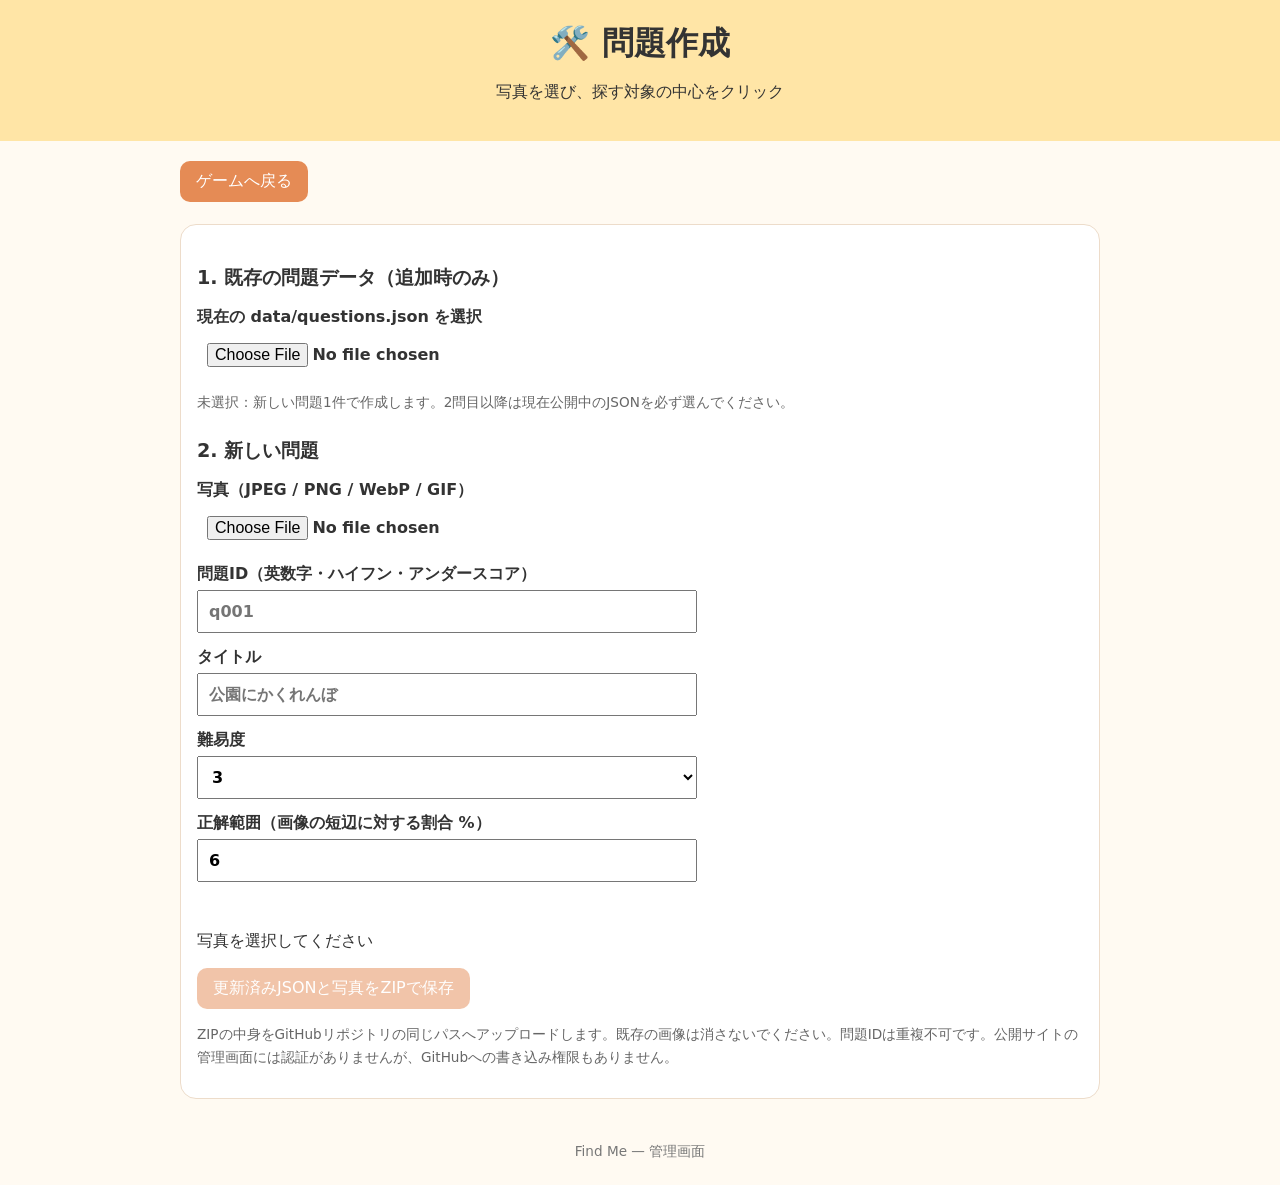
==== admin.html @ 914d0b94 "202610141913" ====
<!DOCTYPE html>
<html lang="ja">
 <head>
  <meta charset="utf-8"/>
  <meta content="width=device-width,initial-scale=1" name="viewport"/>
  <title>
   問題作成
  </title>
  <link href="css/style.css" rel="stylesheet"/>
 </head>
 <body>
  <header>
   <h1>
    🛠️ 問題作成
   </h1>
   <p>
    写真を選び、探す対象の中心をクリック
   </p>
  </header>
  <main>
   <nav>
    <a href="index.html">
     ゲームへ戻る
    </a>
   </nav>
   <section class="panel">
    <h2>
     1. 既存の問題データ（追加時のみ）
    </h2>
    <label>
     現在の data/questions.json を選択
     <input accept=".json,application/json" id="existing" type="file"/>
    </label>
    <p class="small" id="existingStatus">
     未選択：新しい問題1件で作成します。2問目以降は現在公開中のJSONを必ず選んでください。
    </p>
    <h2>
     2. 新しい問題
    </h2>
    <label>
     写真（JPEG / PNG / WebP / GIF）
     <input accept="image/jpeg,image/png,image/webp,image/gif" id="file" type="file"/>
    </label>
    <label>
     問題ID（英数字・ハイフン・アンダースコア）
     <input id="id" placeholder="q001"/>
    </label>
    <label>
     タイトル
     <input id="title" placeholder="公園にかくれんぼ"/>
    </label>
    <label>
     難易度
     <select id="difficulty">
      <option>
       1
      </option>
      <option>
       2
      </option>
      <option selected="">
       3
      </option>
      <option>
       4
      </option>
      <option>
       5
      </option>
     </select>
    </label>
    <label>
     正解範囲（画像の短辺に対する割合 %）
     <input id="radius" max="30" min="1" type="number" value="6"/>
    </label>
    <div class="photo" id="editor">
     <img alt="写真プレビュー" hidden="" id="preview"/>
     <div hidden="" id="marker">
     </div>
    </div>
    <p id="coords">
     写真を選択してください
    </p>
    <button disabled="" id="download">
     更新済みJSONと写真をZIPで保存
    </button>
    <p class="small">
     ZIPの中身をGitHubリポジトリの同じパスへアップロードします。既存の画像は消さないでください。問題IDは重複不可です。公開サイトの管理画面には認証がありませんが、GitHubへの書き込み権限もありません。
    </p>
   </section>
  </main>
  <footer>
   Find Me — 管理画面
  </footer>
  <script src="js/admin.js">
  </script>
 </body>
</html>
---- css/style.css ----
* {
    box-sizing:border-box
}

body {
    margin:0;
    background:#fffaf2;
    color:#333;
    font-family:system-ui,'Noto Sans JP',sans-serif
}

header {
    text-align:center;
    background:#ffe5a6;
    padding:22px 12px
}

h1 {
    margin:0 0 8px
}

main {
    max-width:960px;
    margin:auto;
    padding:20px
}

nav {
    display:flex;
    gap:12px;
    margin-bottom:22px
}

a,button {
    border:0;
    border-radius:10px;
    background:#e58b55;
    color:white;
    padding:10px 16px;
    text-decoration:none;
    cursor:pointer;
    font:inherit
}

button:disabled {
    opacity:.5;
    cursor:not-allowed
}

.cards {
    display:grid;
    grid-template-columns:repeat(auto-fit,minmax(220px,1fr));
    gap:16px
}

.card,.panel {
    background:white;
    border:1px solid #eddcca;
    border-radius:16px;
    padding:16px
}

.card img {
    width:100%;
    aspect-ratio:4/3;
    object-fit:cover;
    border-radius:10px
}

.card button {
    margin-top:8px
}

.photo {
    position:relative;
    display:inline-block;
    max-width:100%;
    line-height:0;
    overflow:hidden;
    border-radius:12px;
    background:#eee;
    touch-action:manipulation
}

.photo img {
    display:block;
    max-width:100%;
    height:auto
}

.photo #answerMark,.photo #marker {
    position:absolute;
    transform:translate(-50%,-50%);
    border:3px solid #f33;
    background:#ff33332b;
    border-radius:50%;
    pointer-events:none
}

.photo #answerMark[hidden],.photo #marker[hidden] {
    display:none
}

label {
    display:block;
    margin:14px 0;
    font-weight:600
}

label input,label select {
    display:block;
    margin-top:5px;
    padding:10px;
    width:100%;
    max-width:500px;
    font:inherit
}

.small {
    font-size:.85rem;
    color:#666;
    line-height:1.7
}

#message {
    font-weight:700
}

#play button {
    margin:6px
}

footer {
    text-align:center;
    padding:24px;
    color:#777;
    font-size:.85rem
}

h2 {
    font-size:1.2rem;
    margin-top:24px
}

.photo {
    vertical-align:top
}

.photo img {
    user-select:none;
    -webkit-user-drag:none
}

#editor {
    cursor:crosshair
}

#photo {
    cursor:crosshair
}

button:hover,a:hover {
    filter:brightness(.94)
}

button:focus-visible,a:focus-visible,input:focus-visible {
    outline:3px solid #355ca8;
    outline-offset:2px
}

@media(max-width:600px) {
    main {
        padding:14px
    }
    .cards {
        grid-template-columns:repeat(2,minmax(0,1fr));
        gap:10px
    }
    .card {
        padding:10px
    }
    .card h3 {
        font-size:1rem
    }
    .card button {
        padding:8px
    }
}

/* Game photo zoom (admin editor is unchanged) */
#photo {
    display:block;
    width:100%;
    max-width:100%;
    overflow:hidden;
    touch-action:none;
    cursor:grab;
    aspect-ratio:4/3
}

#photo.dragging {
    cursor:grabbing
}

#photoLayer {
    position:absolute;
    left:0;
    top:0;
    width:100%;
    height:100%;
    transform-origin:0 0;
    will-change:transform
}

#photoimg {
    display:block;
    width:100%;
    height:100%;
    max-width:none;
    object-fit:fill;
    pointer-events:none
}

#photo #answerMark {
    z-index:2
}

.zoom-controls {
    display:flex;
    align-items:center;
    gap:8px;
    margin:10px 0;
    flex-wrap:wrap
}

.zoom-controls button {
    min-width:46px
}

#zoomLevel {
    min-width:55px;
    text-align:center;
    font-weight:700
}

/* Prevent native browser image dragging and selection */
#photo, #photoLayer, #photoimg, #answerMark {
    -webkit-user-select:none;
    user-select:none;
    -webkit-user-drag:none;
}

#photo, #photoLayer {
    touch-action:none;
}

#photoLayer, #photoimg {
    pointer-events:none;
}

#photo {
    -webkit-touch-callout:none;
}

/* 非表示指定を確実に反映 */
[hidden] {
    display: none !important;
}

/* 問題一覧を小さなカードに */
.cards {
    display: grid;
    grid-template-columns: repeat(3, minmax(0, 1fr));
    gap: 14px;
}

.card {
    padding: 10px;
}

.card img {
    width: 100%;
    aspect-ratio: 4 / 3;
    object-fit: cover;
}

.card h3 {
    font-size: 14px;
    margin: 8px 0;
}

.card button {
    padding: 7px 12px;
    font-size: 13px;
}

/* スマホ */
@media (max-width: 600px) {
    .cards {
        grid-template-columns: repeat(2, minmax(0, 1fr));
    }
}
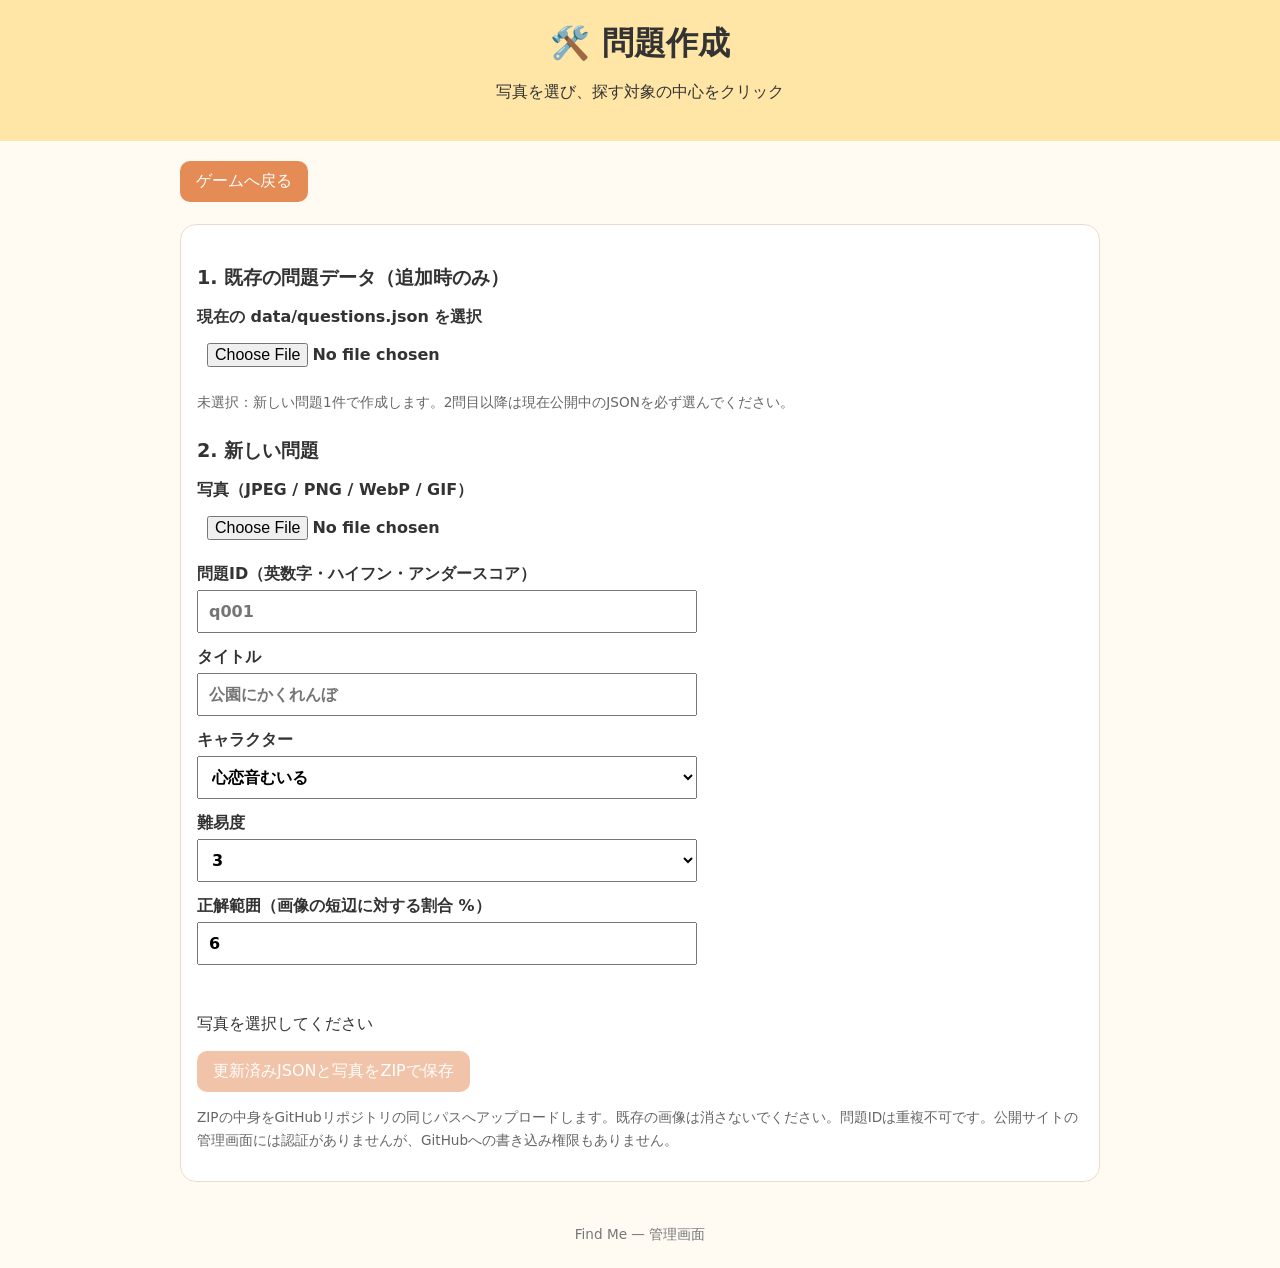
==== commit eea78fd9: "202610141948" ====
--- a/admin.html
+++ b/admin.html
@@ -50,6 +50,12 @@
      <input id="title" placeholder="公園にかくれんぼ"/>
     </label>
     <label>
+     キャラクター
+     <select id="category" required>
+      <option value="">読み込み中…</option>
+     </select>
+    </label>
+    <label>
      難易度
      <select id="difficulty">
       <option>
--- a/css/style.css
+++ b/css/style.css
@@ -300,3 +300,36 @@
         grid-template-columns: repeat(2, minmax(0, 1fr));
     }
 }
+
+/* キャラクター選択画面 */
+.category-grid {
+    display: grid;
+    grid-template-columns: repeat(3, minmax(0, 1fr));
+    gap: 16px;
+}
+
+.category-card {
+    display: flex;
+    flex-direction: column;
+    align-items: center;
+    justify-content: center;
+    gap: 12px;
+    min-height: 175px;
+    padding: 18px 10px;
+    border: 1px solid #eddcca;
+    border-radius: 16px;
+    background: white;
+    color: #333;
+    text-align: center;
+}
+
+.category-card:hover { background: #fff2dc; }
+.category-symbol { font-size: 42px; }
+.category-count { font-size: 13px; color: #777; }
+.page-nav:has(> button:not([hidden])) { margin-bottom: 16px; }
+.page-nav:has(> button[hidden]:first-child):has(> button[hidden]:last-child) { display: none; }
+
+@media (max-width: 600px) {
+    .category-grid { grid-template-columns: repeat(2, minmax(0, 1fr)); }
+    .category-card { min-height: 150px; }
+}
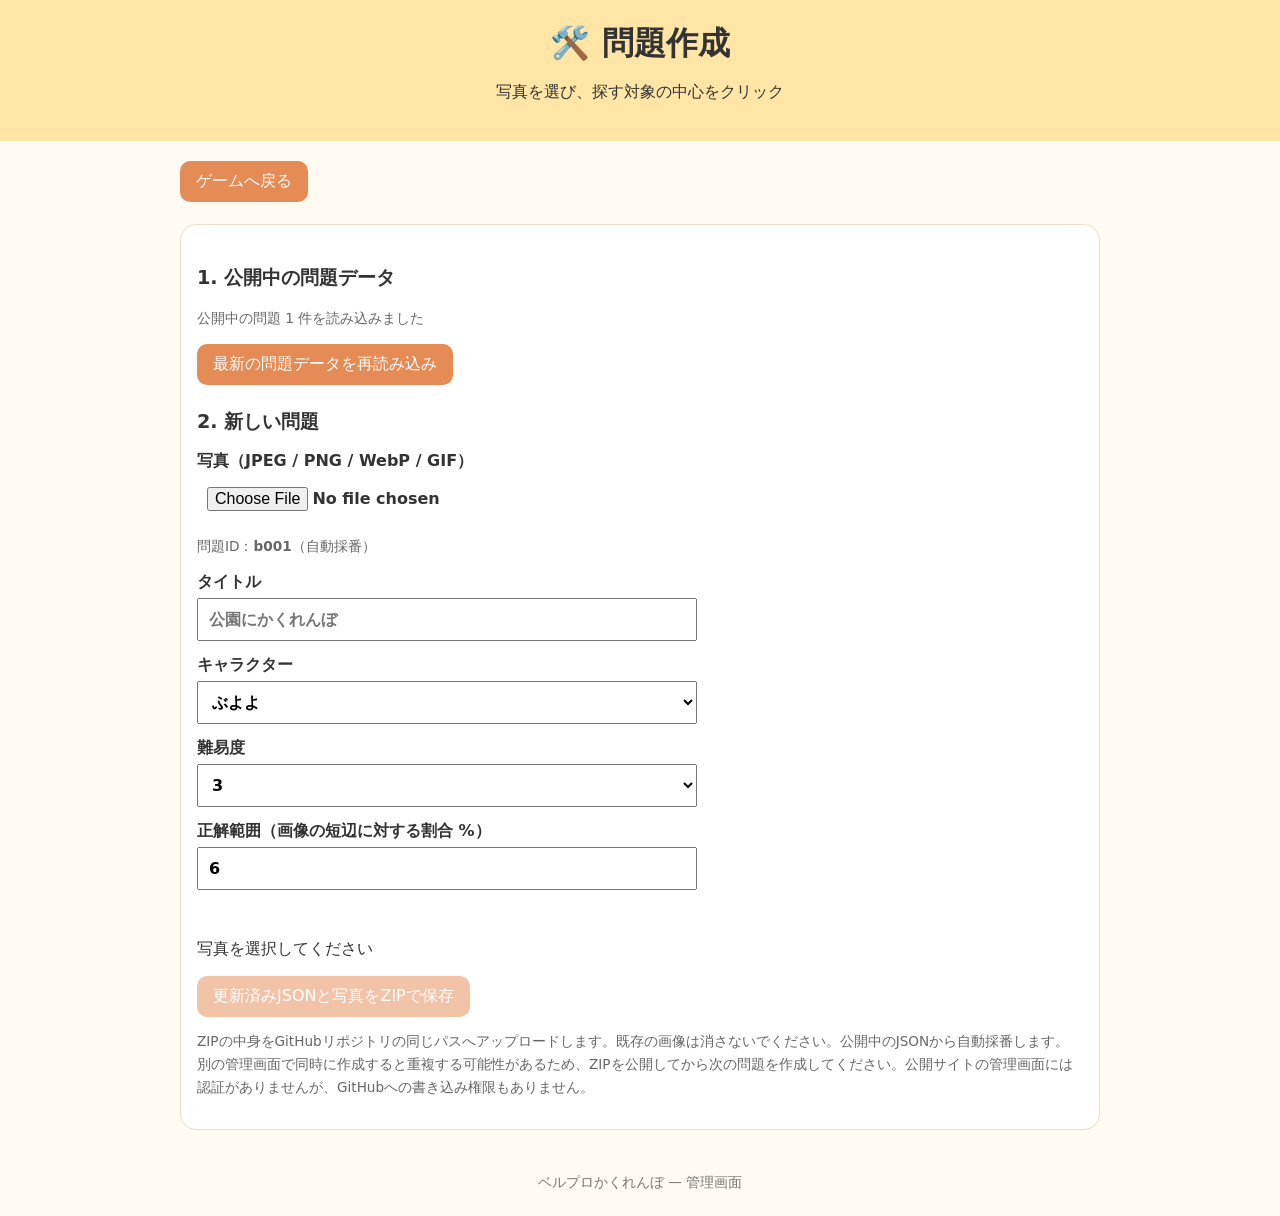
==== commit 403bd320: "202610142348" ====
--- a/admin.html
+++ b/admin.html
@@ -25,15 +25,14 @@
    </nav>
    <section class="panel">
     <h2>
-     1. 既存の問題データ（追加時のみ）
+     1. 公開中の問題データ
     </h2>
-    <label>
-     現在の data/questions.json を選択
-     <input accept=".json,application/json" id="existing" type="file"/>
-    </label>
-    <p class="small" id="existingStatus">
-     未選択：新しい問題1件で作成します。2問目以降は現在公開中のJSONを必ず選んでください。
+    <p class="small" id="existingStatus" role="status">
+     公開中の data/questions.json を読み込み中…
     </p>
+    <button id="reloadQuestions" type="button">
+     最新の問題データを再読み込み
+    </button>
     <h2>
      2. 新しい問題
     </h2>
@@ -41,10 +40,9 @@
      写真（JPEG / PNG / WebP / GIF）
      <input accept="image/jpeg,image/png,image/webp,image/gif" id="file" type="file"/>
     </label>
-    <label>
-     問題ID（英数字・ハイフン・アンダースコア）
-     <input id="id" placeholder="q001"/>
-    </label>
+    <p class="small">
+     問題ID：<strong id="idPreview">読み込み中…</strong>（自動採番）
+    </p>
     <label>
      タイトル
      <input id="title" placeholder="公園にかくれんぼ"/>
@@ -91,12 +89,12 @@
      更新済みJSONと写真をZIPで保存
     </button>
     <p class="small">
-     ZIPの中身をGitHubリポジトリの同じパスへアップロードします。既存の画像は消さないでください。問題IDは重複不可です。公開サイトの管理画面には認証がありませんが、GitHubへの書き込み権限もありません。
+     ZIPの中身をGitHubリポジトリの同じパスへアップロードします。既存の画像は消さないでください。公開中のJSONから自動採番します。別の管理画面で同時に作成すると重複する可能性があるため、ZIPを公開してから次の問題を作成してください。公開サイトの管理画面には認証がありませんが、GitHubへの書き込み権限もありません。
     </p>
    </section>
   </main>
   <footer>
-   Find Me — 管理画面
+   ベルプロかくれんぼ — 管理画面
   </footer>
   <script src="js/admin.js">
   </script>
--- a/css/style.css
+++ b/css/style.css
@@ -333,3 +333,28 @@
     .category-grid { grid-template-columns: repeat(2, minmax(0, 1fr)); }
     .category-card { min-height: 150px; }
 }
+
+/* カテゴリ画像：正方形の枠に収め、縦横比を維持 */
+.category-symbol {
+    display: flex;
+    align-items: center;
+    justify-content: center;
+    width: 112px;
+    height: 112px;
+    font-size: 42px;
+}
+
+.category-image {
+    display: block;
+    width: 100%;
+    height: 100%;
+    object-fit: contain;
+    border-radius: 12px;
+}
+
+@media (max-width: 600px) {
+    .category-symbol {
+        width: 90px;
+        height: 90px;
+    }
+}
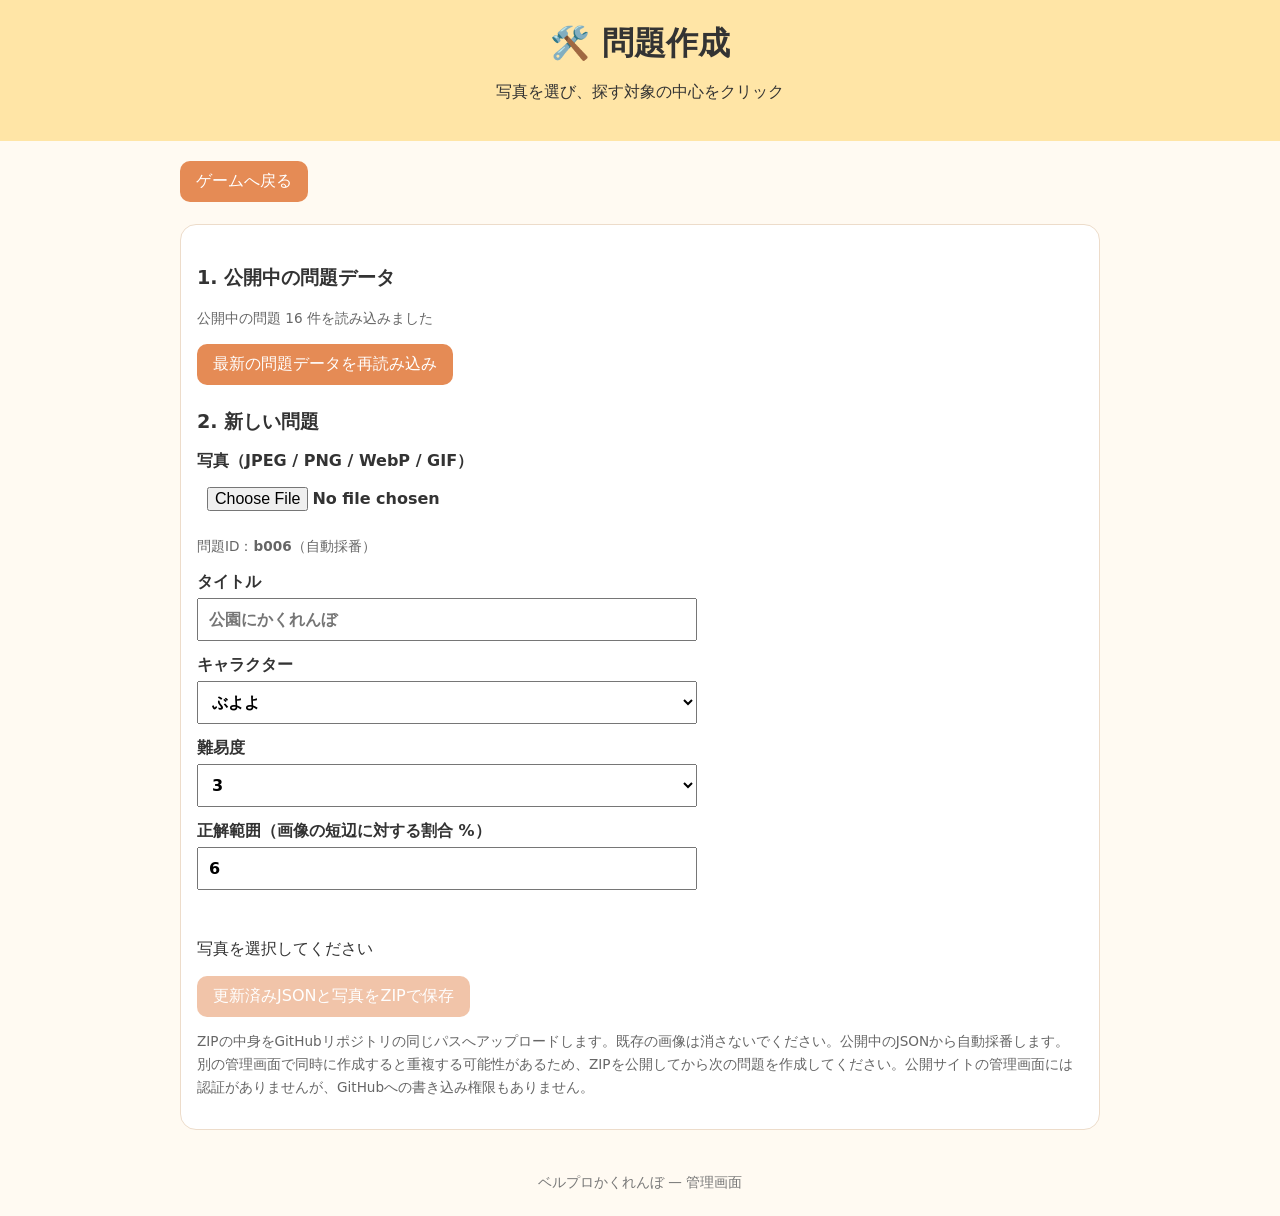
==== commit 4281bb9b: "202610162201" ====
--- a/admin.html
+++ b/admin.html
@@ -6,6 +6,7 @@
   <title>
    問題作成
   </title>
+  <link rel="icon" type="image/x-icon" href="favicon.ico">
   <link href="css/style.css" rel="stylesheet"/>
  </head>
  <body>
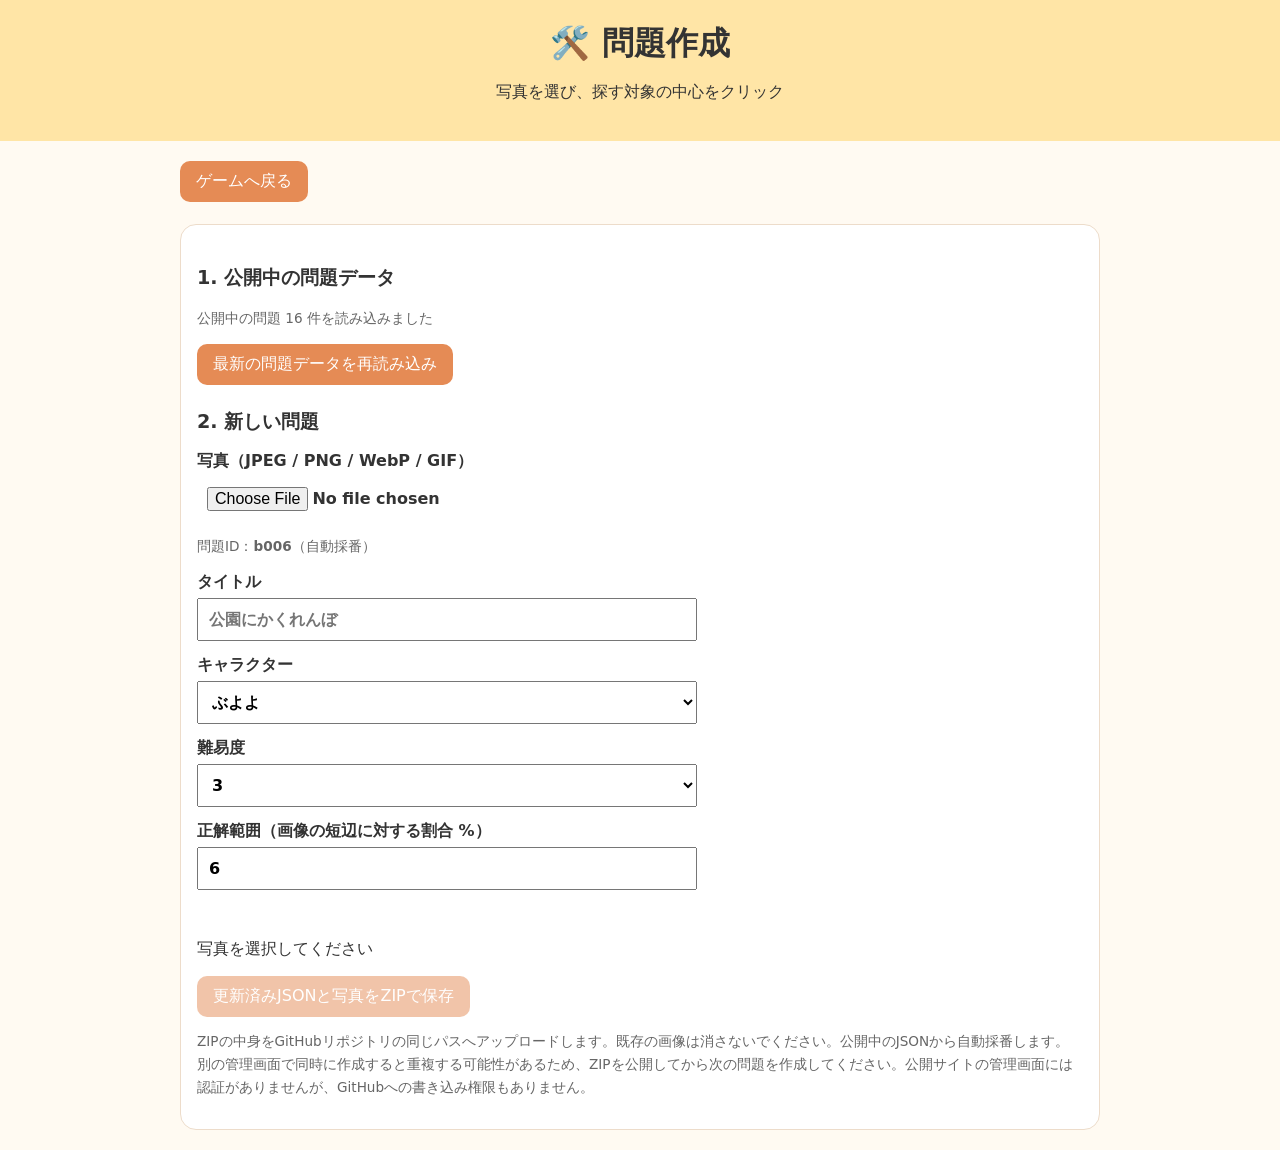
==== commit ca53ac9a: "202610162356" ====
--- a/admin.html
+++ b/admin.html
@@ -94,9 +94,6 @@
     </p>
    </section>
   </main>
-  <footer>
-   ベルプロかくれんぼ — 管理画面
-  </footer>
   <script src="js/admin.js">
   </script>
  </body>
--- a/css/style.css
+++ b/css/style.css
@@ -358,3 +358,79 @@
         height: 90px;
     }
 }
+
+.site-title {
+    display: flex;
+    align-items: center;
+    justify-content: center;
+    gap: 8px;
+}
+
+.site-title img {
+    width: 36px;
+    height: 36px;
+    object-fit: contain;
+}
+
+/* 正解アニメーション */
+#correctEffect {
+    position: absolute;
+    top: 50%;
+    left: 50%;
+    z-index: 10;
+
+    transform: translate(-50%, -50%);
+    pointer-events: none;
+
+    color: #fff;
+    font-size: clamp(30px, 6vw, 60px);
+    font-weight: 900;
+    white-space: nowrap;
+
+    text-shadow:
+        0 3px 8px #0009,
+        0 0 18px #ff9800;
+
+    opacity: 0;
+}
+
+#correctEffect.show {
+    animation: correctPop 2s ease-out forwards;
+}
+
+@keyframes correctPop {
+    0% {
+        opacity: 0;
+        transform: translate(-50%, -50%) scale(0.4);
+    }
+
+    20% {
+        opacity: 1;
+        transform: translate(-50%, -50%) scale(1.2);
+    }
+
+    35%, 75% {
+        opacity: 1;
+        transform: translate(-50%, -50%) scale(1);
+    }
+
+    100% {
+        opacity: 0;
+        transform: translate(-50%, -50%) scale(1.1);
+    }
+}
+
+#correctImage {
+    display: block;
+    width: min(250px, 65vw);
+    height: auto;
+    max-height: 70vh;
+    object-fit: contain;
+}
+
+/* PCのみ正解画像を大きくする */
+@media (min-width: 768px) {
+    #correctImage {
+        width: 300px;
+    }
+}
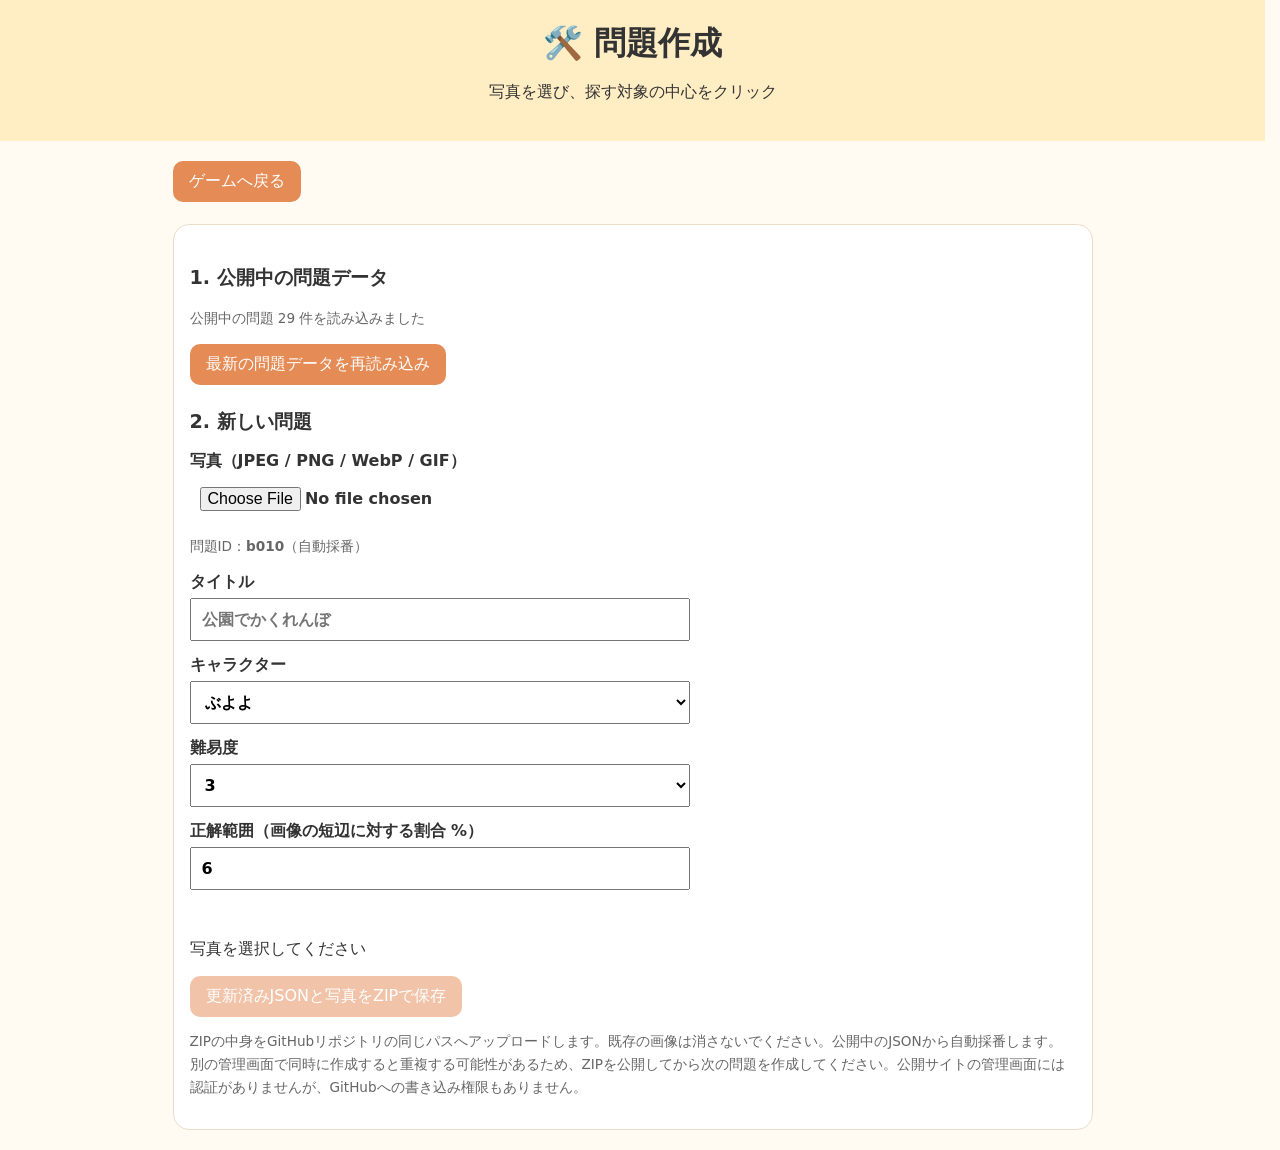
==== commit cc0fb7cc: "Update admin.html" ====
--- a/admin.html
+++ b/admin.html
@@ -46,7 +46,7 @@
     </p>
     <label>
      タイトル
-     <input id="title" placeholder="公園にかくれんぼ"/>
+     <input id="title" placeholder="公園でかくれんぼ"/>
     </label>
     <label>
      キャラクター
--- a/css/style.css
+++ b/css/style.css
@@ -10,9 +10,9 @@
 }
 
 header {
-    text-align:center;
-    background:#ffe5a6;
-    padding:22px 12px
+    text-align: center;
+    background: #ffedc4;
+    padding: 22px 12px;
 }
 
 h1 {
@@ -433,4 +433,238 @@
     #correctImage {
         width: 300px;
     }
-}+}
+
+/* 問題一覧のキャラクター見出し */
+#categoryTitle {
+    display: flex;
+    align-items: center;
+    gap: 10px;
+}
+
+#categoryTitle img {
+    width: 48px;
+    height: 48px;
+    object-fit: contain;
+}
+
+/* 問題画面のキャラクター画像 */
+.play-description {
+    display: flex;
+    align-items: center;
+    gap: 10px;
+}
+
+.play-character-image {
+    width: 48px;
+    height: 48px;
+    object-fit: contain;
+    flex-shrink: 0;
+}
+
+html {
+    scrollbar-gutter: stable;
+}
+
+.site-title {
+    background: transparent !important;
+    box-shadow: none;
+    border: none;
+}
+
+.site-title:hover {
+    background: transparent !important;
+    opacity: 0.8;
+}
+/* ヘッダータイトルのリンクはボタン装飾を適用しない */
+.site-title > a,
+.site-title > a:hover {
+    background: transparent;
+    color: inherit;
+    padding: 0;
+    border: 0;
+    border-radius: 0;
+    box-shadow: none;
+    filter: none;
+}
+
+
+/* 問題一覧の並び順セレクター */
+.question-list-header {
+    display: flex;
+    align-items: center;
+    justify-content: space-between;
+    flex-wrap: wrap;
+    gap: 10px 20px;
+    margin-bottom: 14px;
+}
+.question-list-header #categoryTitle { margin: 0; }
+.sort-control {
+    display: flex;
+    align-items: center;
+    gap: 8px;
+    margin: 0;
+    white-space: nowrap;
+    font-size: 14px;
+}
+.sort-control select {
+    width: auto;
+    min-width: 150px;
+    max-width: 100%;
+    margin: 0;
+    padding: 8px 10px;
+    border: 1px solid #eddcca;
+    border-radius: 8px;
+    background: white;
+    color: #333;
+    font: inherit;
+}
+
+/* トップページ：新着問題のお知らせ */
+.updates-panel {
+    margin-top: 30px;
+    padding: 18px 20px;
+    background: #fff;
+    border: 1px solid #eddcca;
+    border-radius: 16px;
+}
+.updates-panel h2 { margin: 0 0 12px; }
+.updates-entry { padding: 12px 0; border-bottom: 1px solid #f1e5d6; }
+.updates-entry:last-child { border-bottom: 0; }
+.updates-entry time { display: block; font-weight: 700; margin-bottom: 5px; }
+.updates-entry ul { margin: 0; padding-left: 1.4em; }
+.updates-entry li { line-height: 1.8; }
+.updates-entry a {
+    background: transparent;
+    color: #a85124;
+    padding: 0;
+    border-radius: 0;
+    text-decoration: underline;
+    text-underline-offset: 3px;
+}
+.updates-entry a:hover { color: #823c1a; }
+#updatesMore { display: block; margin: 16px auto 0; }
+@media (max-width: 600px) {
+    .updates-panel { padding: 14px; }
+}
+
+/* トップページ：クリア率 */
+.progress-panel {
+  margin-top: 26px;
+  padding: 18px 20px;
+  background: #fff;
+  border: 1px solid #eddcca;
+  border-radius: 16px;
+}
+.progress-panel h2 { margin: 0 0 16px; }
+.progress-item { margin-bottom: 14px; }
+.progress-item:last-child { margin-bottom: 0; }
+.progress-heading {
+  display: flex;
+  justify-content: space-between;
+  align-items: baseline;
+  flex-wrap: wrap;
+  gap: 6px 12px;
+  margin-bottom: 7px;
+  font-size: 14px;
+}
+.progress-heading span { color: #765b4a; font-variant-numeric: tabular-nums; }
+.progress-overall .progress-heading { font-size: 17px; }
+.progress-track {
+  height: 10px;
+  border-radius: 999px;
+  overflow: hidden;
+  background: #f4e8d9;
+}
+.progress-overall .progress-track { height: 14px; }
+.progress-fill {
+  height: 100%;
+  background: #e58b55;
+  border-radius: inherit;
+  transition: width .25s ease;
+}
+.progress-groups { border-top: 1px solid #f1e5d6; padding-top: 16px; margin-top: 18px; }
+@media (max-width: 600px) { .progress-panel { padding: 14px; } }
+
+/* クリア済み問題は写真右上にバッジを表示 */
+.card-photo {
+    position: relative;
+    width: 100%;
+}
+.card-photo > img {
+    display: block;
+}
+.card-clear-badge {
+    position: absolute;
+    top: 8px;
+    right: 8px;
+    z-index: 1;
+    padding: 5px 9px;
+    border-radius: 999px;
+    background: #e98b50;
+    color: #fff;
+    font-size: 12px;
+    font-weight: 700;
+    line-height: 1.2;
+    box-shadow: 0 1px 4px #0003;
+    pointer-events: none;
+}
+@media (max-width: 600px) {
+    .card-clear-badge {
+        top: 6px;
+        right: 6px;
+        padding: 4px 7px;
+        font-size: 11px;
+    }
+}
+
+/* 問題画面のクリア表示：バッジが行の高さを変えないようにする */
+#info { position: relative; }
+.play-clear-badge {
+    position: absolute;
+    top: 50%;
+    transform: translateY(-50%);
+    margin-left: 12px;
+    padding: 5px 9px;
+    border-radius: 999px;
+    background: #e98b50;
+    color: #fff;
+    font-size: 12px;
+    font-weight: 700;
+    line-height: 1.2;
+    box-shadow: 0 1px 4px #0003;
+    white-space: nowrap;
+}
+@media (max-width: 600px) {
+    .play-clear-badge { padding: 4px 7px; font-size: 11px; }
+}
+
+/* 問題一覧：並び順と独立した「未クリアのみ」フィルター */
+.question-list-filters {
+    display: flex;
+    align-items: center;
+    justify-content: flex-end;
+    flex-wrap: wrap;
+    gap: 8px 18px;
+}
+.unsolved-control {
+    display: inline-flex;
+    align-items: center;
+    gap: 6px;
+    margin: 0;
+    font-size: 14px;
+    white-space: nowrap;
+    cursor: pointer;
+}
+.unsolved-control input[type="checkbox"] {
+    display: inline-block;
+    width: 16px;
+    height: 16px;
+    margin: 0;
+    padding: 0;
+    accent-color: #e58b55;
+    cursor: pointer;
+}
+@media (max-width: 600px) {
+    .question-list-filters { justify-content: flex-start; }
+}
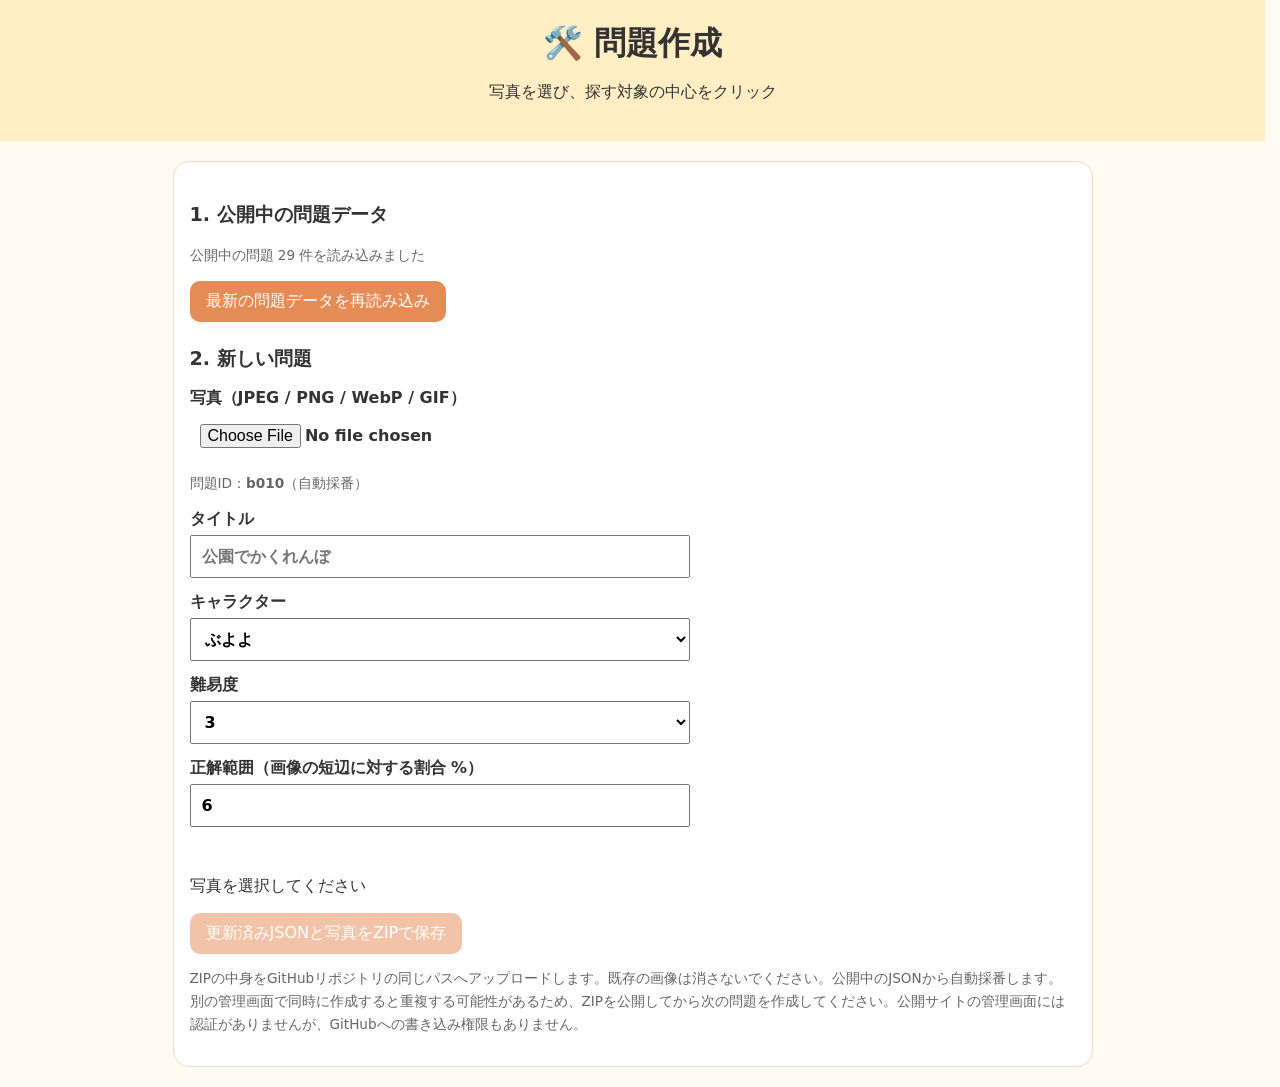
==== commit 82b02b5d: "Update admin.html" ====
--- a/admin.html
+++ b/admin.html
@@ -19,11 +19,6 @@
    </p>
   </header>
   <main>
-   <nav>
-    <a href="index.html">
-     ゲームへ戻る
-    </a>
-   </nav>
    <section class="panel">
     <h2>
      1. 公開中の問題データ
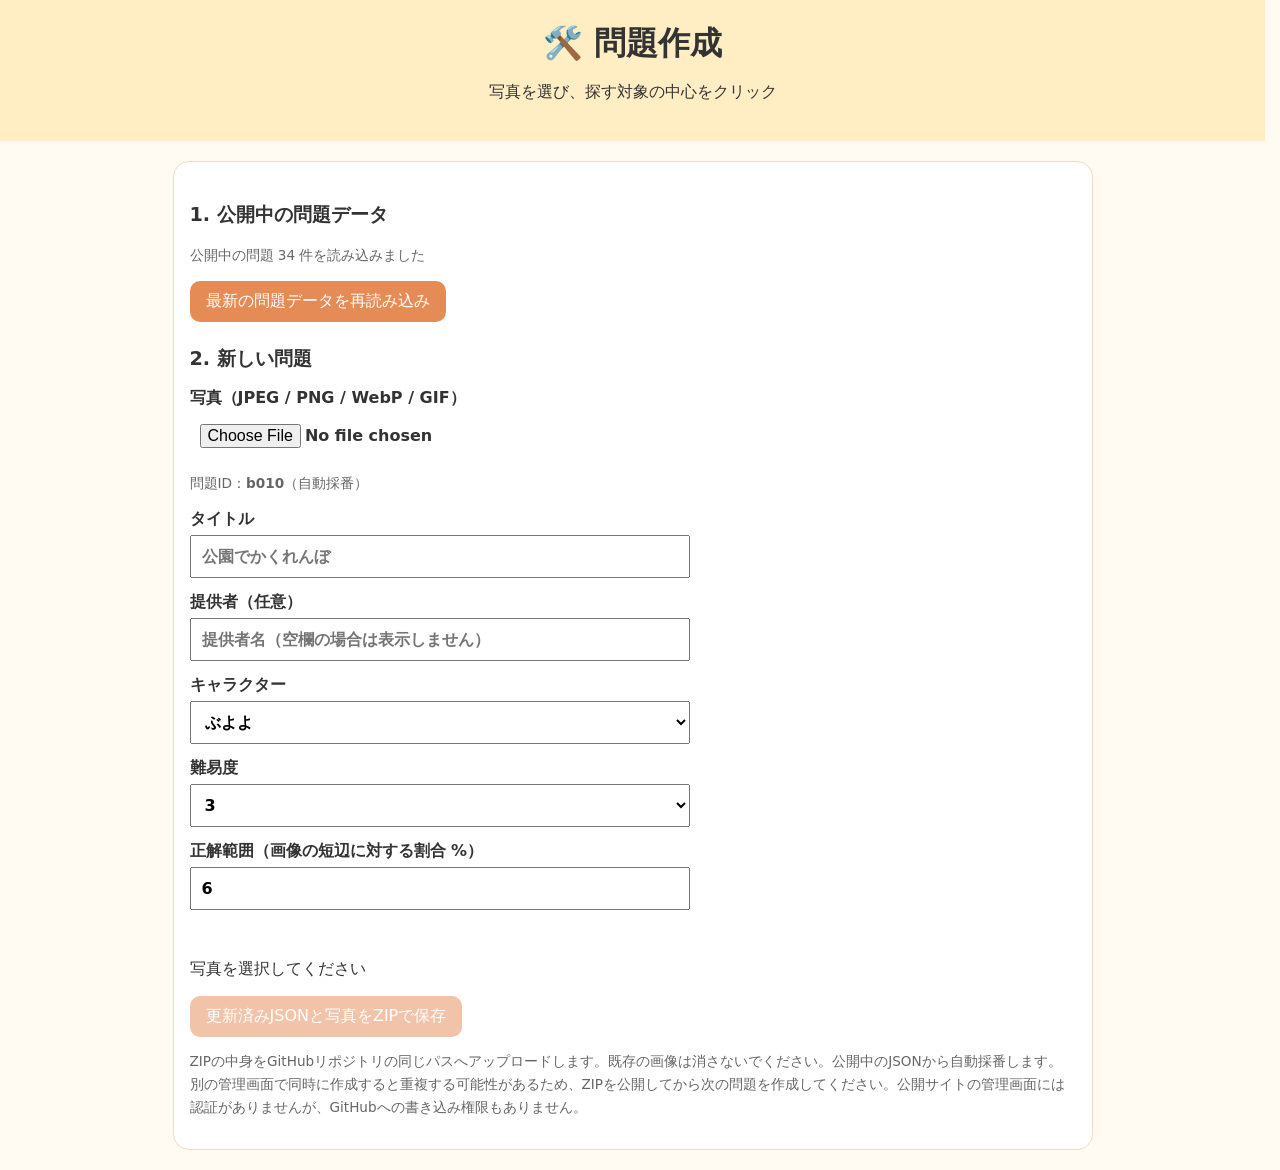
==== commit d4a18fb0: "useradd" ====
--- a/admin.html
+++ b/admin.html
@@ -43,6 +43,7 @@
      タイトル
      <input id="title" placeholder="公園でかくれんぼ"/>
     </label>
+     <label>提供者（任意）<input id="user" placeholder="提供者名（空欄の場合は表示しません）"/></label>
     <label>
      キャラクター
      <select id="category" required>
--- a/css/style.css
+++ b/css/style.css
@@ -668,3 +668,27 @@
 @media (max-width: 600px) {
     .question-list-filters { justify-content: flex-start; }
 }
+
+/* 問題画面：操作ボタンの右側に提供者名を表示 */
+.play-bottom-row {
+    display: flex;
+    align-items: center;
+    justify-content: space-between;
+    gap: 8px 16px;
+    flex-wrap: wrap;
+}
+.play-action-buttons {
+    display: flex;
+    align-items: center;
+    flex-wrap: wrap;
+}
+.question-user {
+    margin-left: auto;
+    color: #765b4a;
+    font-size: 14px;
+    overflow-wrap: anywhere;
+    text-align: right;
+}
+@media (max-width: 600px) {
+    .question-user { font-size: 12px; }
+}
